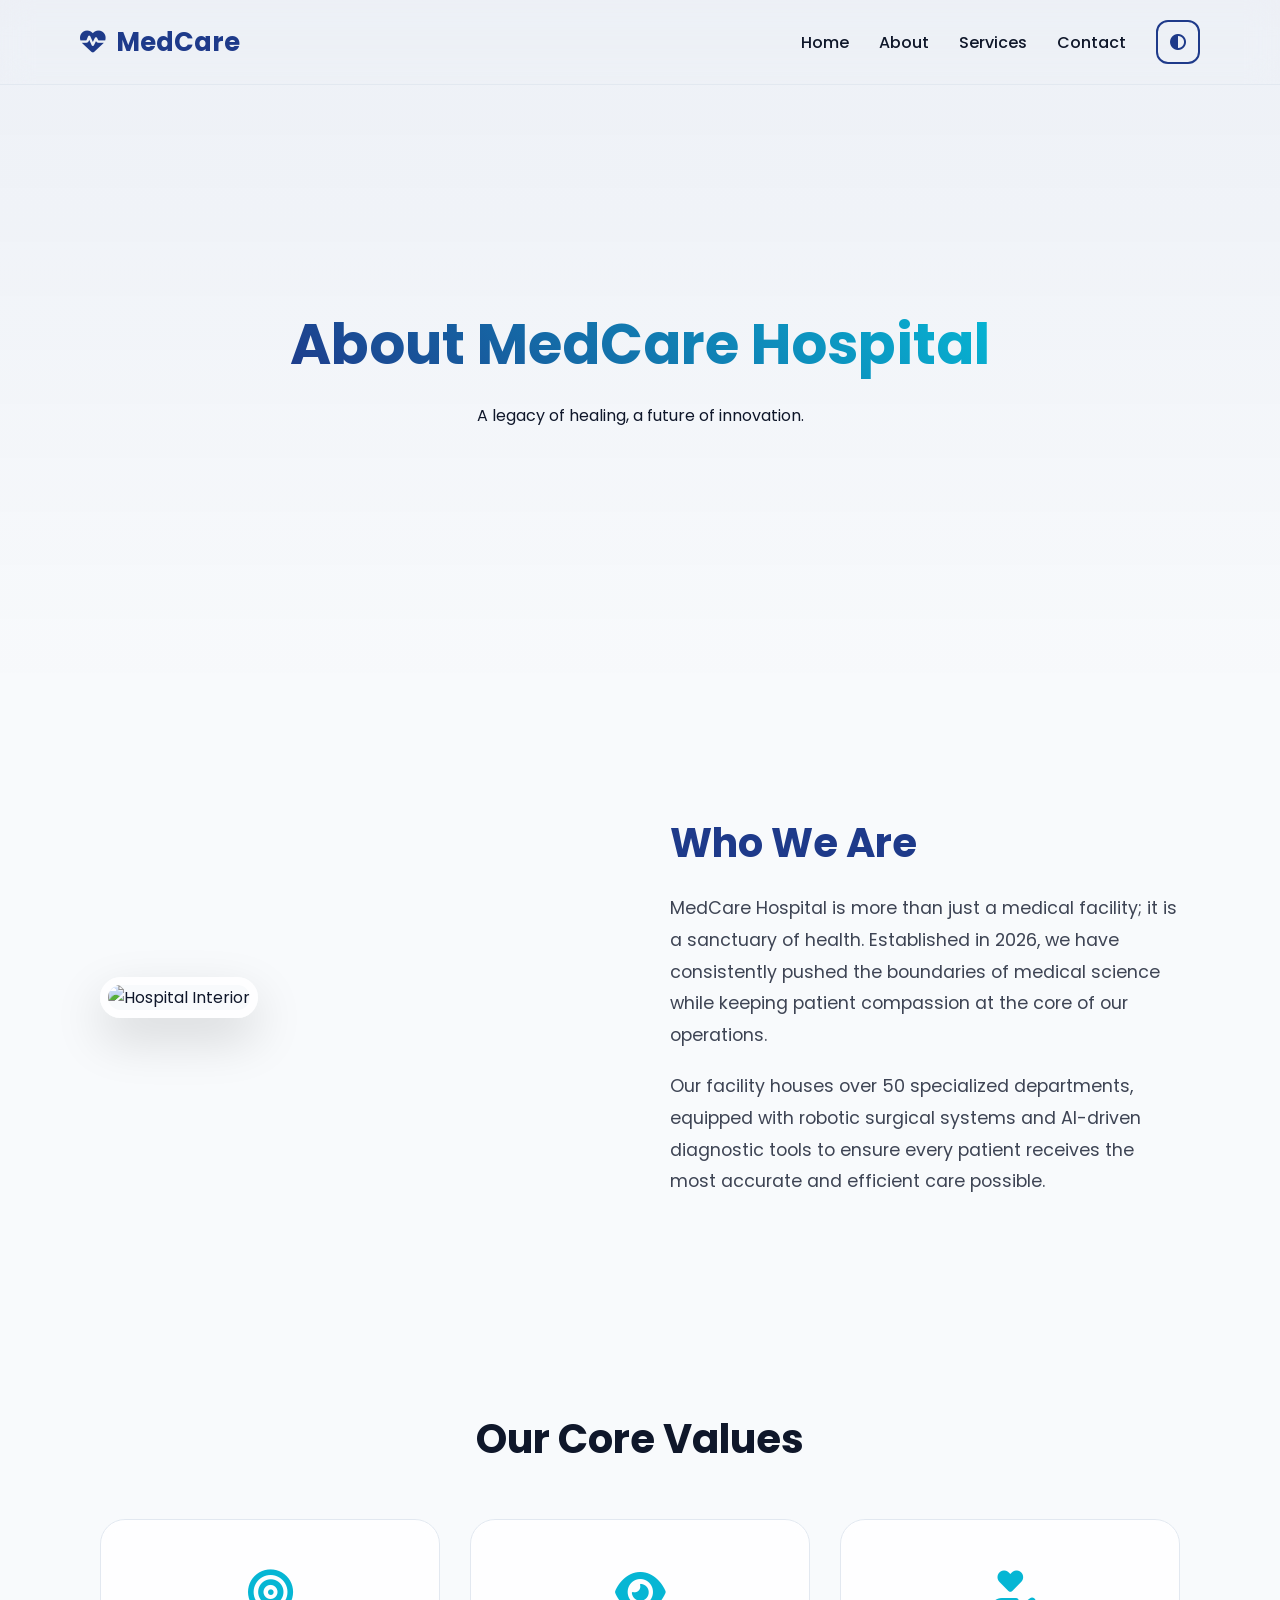
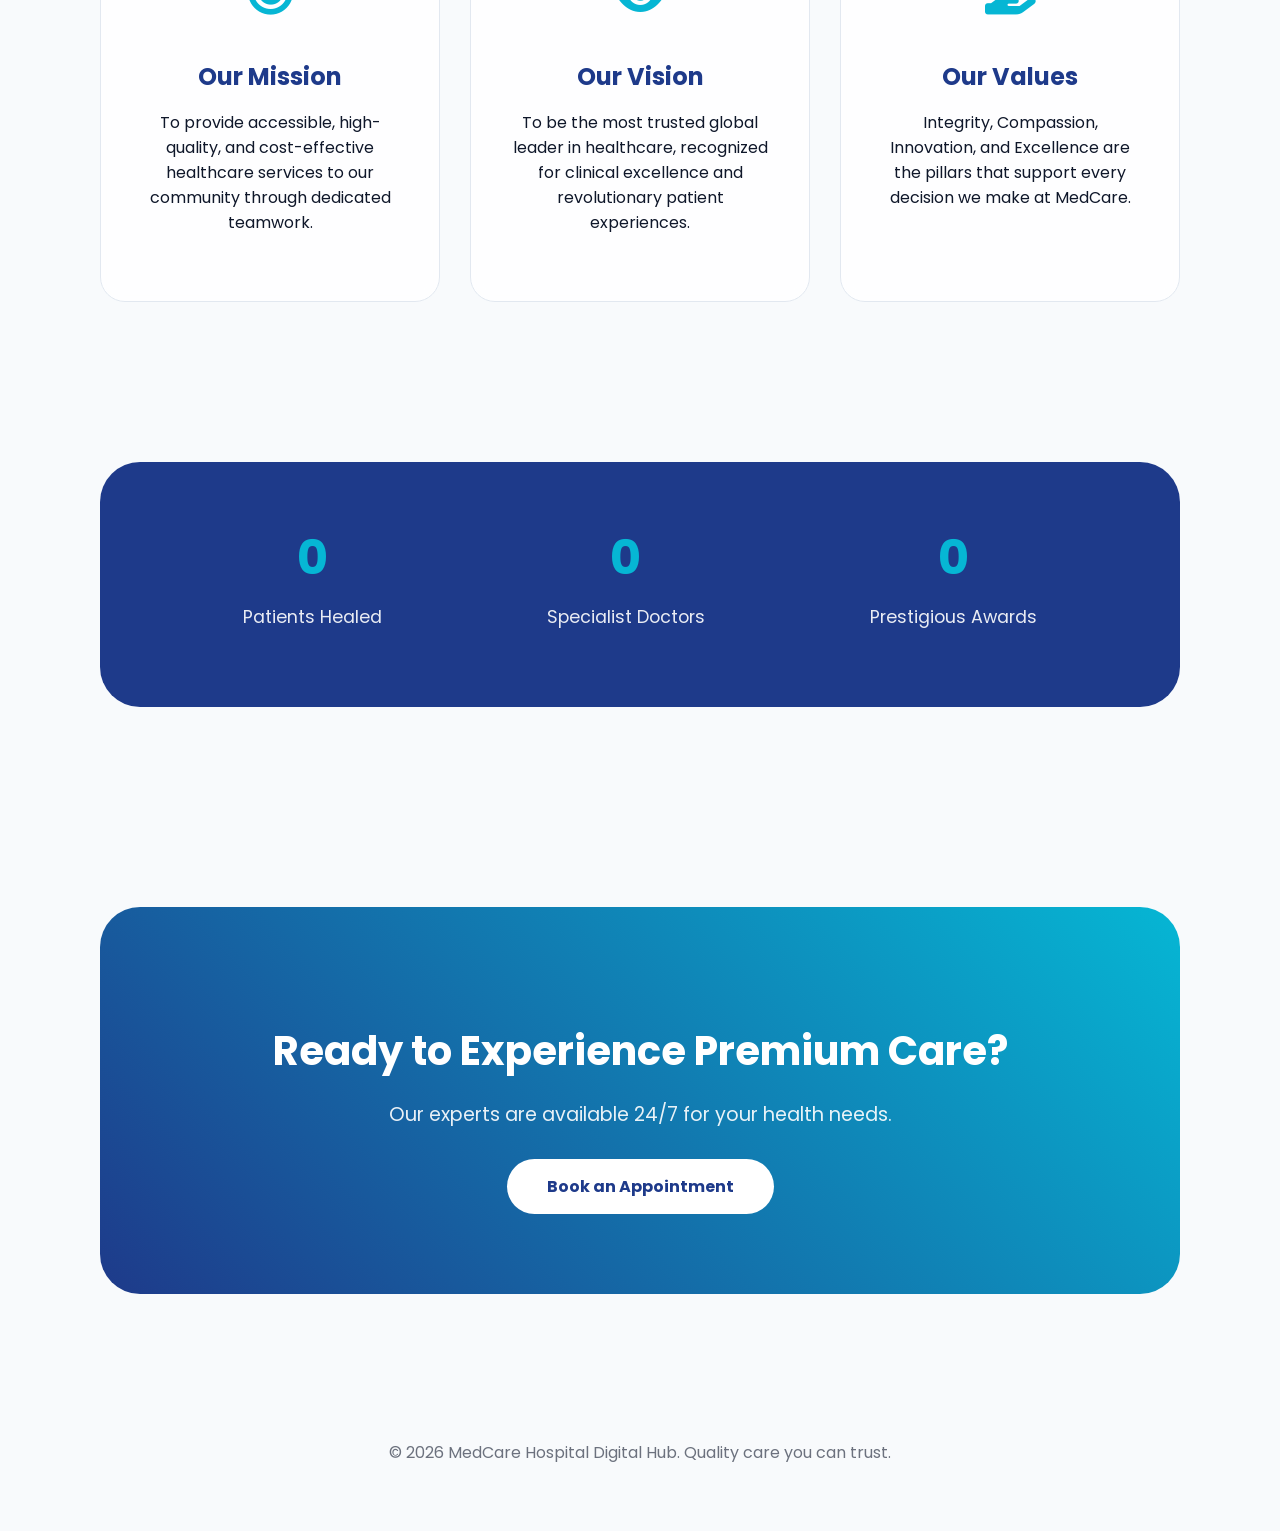
==== about.html @ 2771b3c0 "Add files via upload" ====
<!DOCTYPE html>
<html lang="en">
<head>
    <meta charset="UTF-8" />
    <meta name="viewport" content="width=device-width, initial-scale=1.0">
    <title>About Us | MedCare Premium</title>

    <link href="https://fonts.googleapis.com/css2?family=Poppins:wght@300;400;600;700&display=swap" rel="stylesheet">
    <link rel="stylesheet" href="https://cdnjs.cloudflare.com/ajax/libs/font-awesome/6.5.0/css/all.min.css">
    <link href="https://unpkg.com/aos@2.3.1/dist/aos.css" rel="stylesheet">

    <style>
        /* ===== THEME VARIABLES ===== */
        :root {
            --primary: #1e3a8a;
            --secondary: #06b6d4;
            --bg: #f8fafc;
            --text: #0f172a;
            --card-bg: rgba(255, 255, 255, 0.8);
            --border: #e2e8f0;
        }

        body.dark {
            --bg: #020617;
            --text: #f1f5f9;
            --card-bg: rgba(15, 23, 42, 0.8);
            --border: #1e293b;
        }

        /* ===== GLOBAL ===== */
        body {
            margin: 0;
            font-family: 'Poppins', sans-serif;
            background: var(--bg);
            color: var(--text);
            transition: 0.4s ease;
            overflow-x: hidden;
        }

        #particles-js {
            position: fixed;
            top: 0; left: 0; width: 100%; height: 100%;
            z-index: -1;
            pointer-events: none;
        }

        /* ===== NAVIGATION ===== */
        nav {
            display: flex;
            justify-content: space-between;
            align-items: center;
            padding: 20px 80px;
            position: fixed;
            width: 100%;
            top: 0;
            z-index: 1000;
            background: rgba(255, 255, 255, 0.05);
            backdrop-filter: blur(15px);
            box-sizing: border-box;
            border-bottom: 1px solid var(--border);
        }

        .logo { font-weight: 700; font-size: 1.6rem; color: var(--primary); display: flex; align-items: center; gap: 10px; }
        .nav-right { display: flex; gap: 30px; align-items: center; }
        nav a { text-decoration: none; color: var(--text); font-weight: 500; transition: 0.3s; }
        nav a:hover { color: var(--secondary); }
        
        .toggle {
            width: 40px; height: 40px; border-radius: 12px;
            border: 2px solid var(--primary);
            color: var(--primary); display: flex; align-items: center; justify-content: center;
            cursor: pointer; transition: 0.3s;
        }
        .toggle:hover { background: var(--primary); color: white; }

        /* ===== HERO ===== */
        .hero {
            height: 60vh;
            display: flex;
            align-items: center;
            justify-content: center;
            text-align: center;
            padding-top: 80px;
            background: linear-gradient(to bottom, rgba(30,58,138,0.05), transparent);
        }

        .hero h1 {
            font-size: 3.5rem;
            background: linear-gradient(45deg, var(--primary), var(--secondary));
            -webkit-background-clip: text;
            -webkit-text-fill-color: transparent;
            margin-bottom: 10px;
        }

        /* ===== CONTENT SECTIONS ===== */
        section { padding: 80px 100px; }

        .about-grid {
            display: grid;
            grid-template-columns: 1fr 1fr;
            gap: 60px;
            align-items: center;
        }

        .about-img {
            width: 100%;
            border-radius: 30px;
            box-shadow: 0 20px 50px rgba(0,0,0,0.15);
            border: 8px solid var(--card-bg);
        }

        .content-text h2 { font-size: 2.5rem; color: var(--primary); margin-bottom: 20px; }
        .content-text p { font-size: 1.1rem; line-height: 1.8; opacity: 0.8; }

        /* ===== MISSION/VISION CARDS ===== */
        .mission-grid {
            display: grid;
            grid-template-columns: repeat(auto-fit, minmax(300px, 1fr));
            gap: 30px;
            margin-top: 40px;
        }

        .card {
            background: var(--card-bg);
            padding: 50px 40px;
            border-radius: 25px;
            text-align: center;
            border: 1px solid var(--border);
            backdrop-filter: blur(10px);
            transition: 0.4s ease;
        }

        .card:hover { transform: translateY(-10px); border-color: var(--secondary); box-shadow: 0 15px 30px rgba(0,0,0,0.1); }
        .card i { font-size: 45px; color: var(--secondary); margin-bottom: 20px; }
        .card h3 { font-size: 1.5rem; margin-bottom: 15px; color: var(--primary); }

        /* ===== STATS ===== */
        .stats-container {
            display: flex;
            justify-content: space-around;
            background: var(--primary);
            padding: 60px;
            border-radius: 40px;
            color: white;
            text-align: center;
        }

        .stat-item h2 { font-size: 3rem; margin: 0; color: var(--secondary); }
        .stat-item p { font-size: 1.1rem; margin-top: 10px; opacity: 0.9; }

        /* ===== CTA ===== */
        .cta-banner {
            background: linear-gradient(45deg, var(--primary), var(--secondary));
            padding: 80px;
            border-radius: 40px;
            text-align: center;
            color: white;
            margin-top: 40px;
        }

        .cta-banner h2 { font-size: 2.5rem; margin-bottom: 15px; }
        .cta-banner p { font-size: 1.2rem; opacity: 0.9; margin-bottom: 30px; }

        .btn-white {
            padding: 15px 40px;
            background: white;
            color: var(--primary);
            text-decoration: none;
            border-radius: 50px;
            font-weight: 700;
            transition: 0.3s;
            display: inline-block;
        }
        .btn-white:hover { transform: scale(1.05); box-shadow: 0 10px 20px rgba(0,0,0,0.2); }

        footer { text-align: center; padding: 50px; opacity: 0.6; }

        /* ===== RESPONSIVE ===== */
        @media (max-width: 992px) {
            section { padding: 60px 30px; }
            .about-grid { grid-template-columns: 1fr; text-align: center; }
            .hero h1 { font-size: 2.5rem; }
            nav { padding: 20px 30px; }
        }
    </style>
</head>

<body>

<div id="particles-js"></div>

<nav>
    <div class="logo"><i class="fa-solid fa-heart-pulse"></i> MedCare</div>
    <div class="nav-right">
        <a href="./index.html">Home</a>
        <a href="./about.html">About</a>
        <a href="./services.html">Services</a>
        <a href="./contact.html">Contact</a>
        <span class="toggle" onclick="toggleMode()">
            <i class="fa-solid fa-circle-half-stroke"></i>
        </span>
    </div>
</nav>

<section class="hero">
    <div data-aos="fade-up">
        <h1>About MedCare Hospital</h1>
        <p>A legacy of healing, a future of innovation.</p>
    </div>
</section>

<section class="about-grid">
    <div data-aos="fade-right">
        <img class="about-img" src="https://images.unsplash.com/photo-1586773860418-d37222d8fce3" alt="Hospital Interior">
    </div>
    <div class="content-text" data-aos="fade-left">
        <h2>Who We Are</h2>
        <p>
            MedCare Hospital is more than just a medical facility; it is a sanctuary of health. 
            Established in 2026, we have consistently pushed the boundaries of medical science 
            while keeping patient compassion at the core of our operations.
        </p>
        <p style="margin-top: 20px;">
            Our facility houses over 50 specialized departments, equipped with robotic surgical 
            systems and AI-driven diagnostic tools to ensure every patient receives 
            the most accurate and efficient care possible.
        </p>
    </div>
</section>

<section>
    <h2 style="text-align: center; font-size: 2.5rem; margin-bottom: 50px;" data-aos="fade-up">Our Core Values</h2>
    <div class="mission-grid">
        <div class="card" data-aos="zoom-in" data-aos-delay="100">
            <i class="fa-solid fa-bullseye"></i>
            <h3>Our Mission</h3>
            <p>To provide accessible, high-quality, and cost-effective healthcare services to our community through dedicated teamwork.</p>
        </div>
        <div class="card" data-aos="zoom-in" data-aos-delay="200">
            <i class="fa-solid fa-eye"></i>
            <h3>Our Vision</h3>
            <p>To be the most trusted global leader in healthcare, recognized for clinical excellence and revolutionary patient experiences.</p>
        </div>
        <div class="card" data-aos="zoom-in" data-aos-delay="300">
            <i class="fa-solid fa-hand-holding-heart"></i>
            <h3>Our Values</h3>
            <p>Integrity, Compassion, Innovation, and Excellence are the pillars that support every decision we make at MedCare.</p>
        </div>
    </div>
</section>

<section>
    <div class="stats-container" data-aos="fade-up">
        <div class="stat-item">
            <h2 class="count" data-target="15000">0</h2>
            <p>Patients Healed</p>
        </div>
        <div class="stat-item">
            <h2 class="count" data-target="250">0</h2>
            <p>Specialist Doctors</p>
        </div>
        <div class="stat-item">
            <h2 class="count" data-target="60">0</h2>
            <p>Prestigious Awards</p>
        </div>
    </div>
</section>

<section>
    <div class="cta-banner" data-aos="zoom-out">
        <h2>Ready to Experience Premium Care?</h2>
        <p>Our experts are available 24/7 for your health needs.</p>
        <a href="./appointment.html" class="btn-white">Book an Appointment</a>
    </div>
</section>

<footer>
    <p>© 2026 MedCare Hospital Digital Hub. Quality care you can trust.</p>
</footer>

<script src="https://cdn.jsdelivr.net/npm/particles.js@2.0.0/particles.min.js"></script>
<script src="https://unpkg.com/aos@2.3.1/dist/aos.js"></script>

<script>
    // AOS Init
    AOS.init({ duration: 1000, once: true });

    // Particles JS
    particlesJS("particles-js", {
        particles: {
            number: { value: 60, density: { enable: true, value_area: 800 } },
            color: { value: "#06b6d4" },
            opacity: { value: 0.3 },
            size: { value: 3 },
            line_linked: { enable: true, distance: 150, color: "#60a5fa", opacity: 0.2, width: 1 },
            move: { enable: true, speed: 1.5 }
        }
    });

    // Dark Mode
    function toggleMode() {
        document.body.classList.toggle('dark');
    }

    // Counter Animation
    const counters = document.querySelectorAll(".count");
    counters.forEach(counter => {
        const updateCount = () => {
            const target = +counter.getAttribute("data-target");
            const count = +counter.innerText;
            const speed = 150;
            const inc = target / speed;

            if (count < target) {
                counter.innerText = Math.ceil(count + inc);
                setTimeout(updateCount, 15);
            } else {
                counter.innerText = target + "+";
            }
        };
        updateCount();
    });
</script>

</body>
</html>
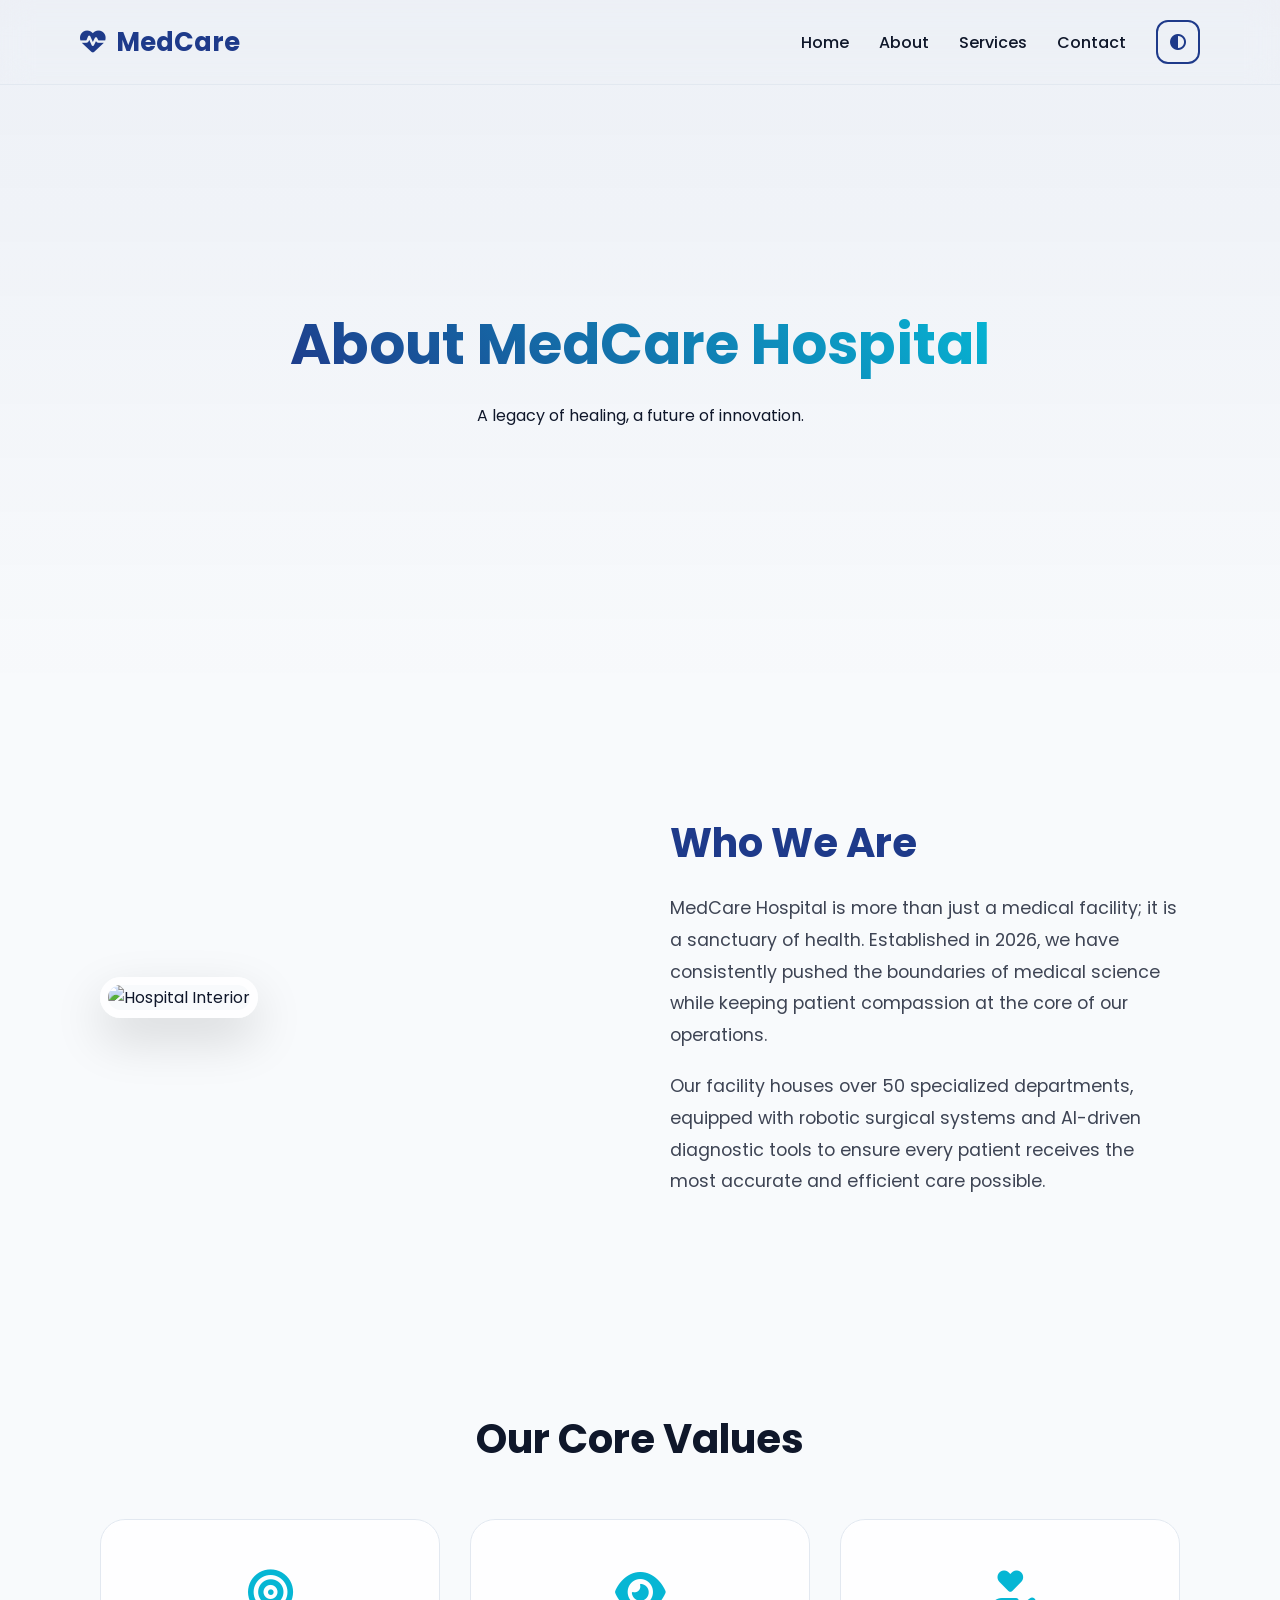
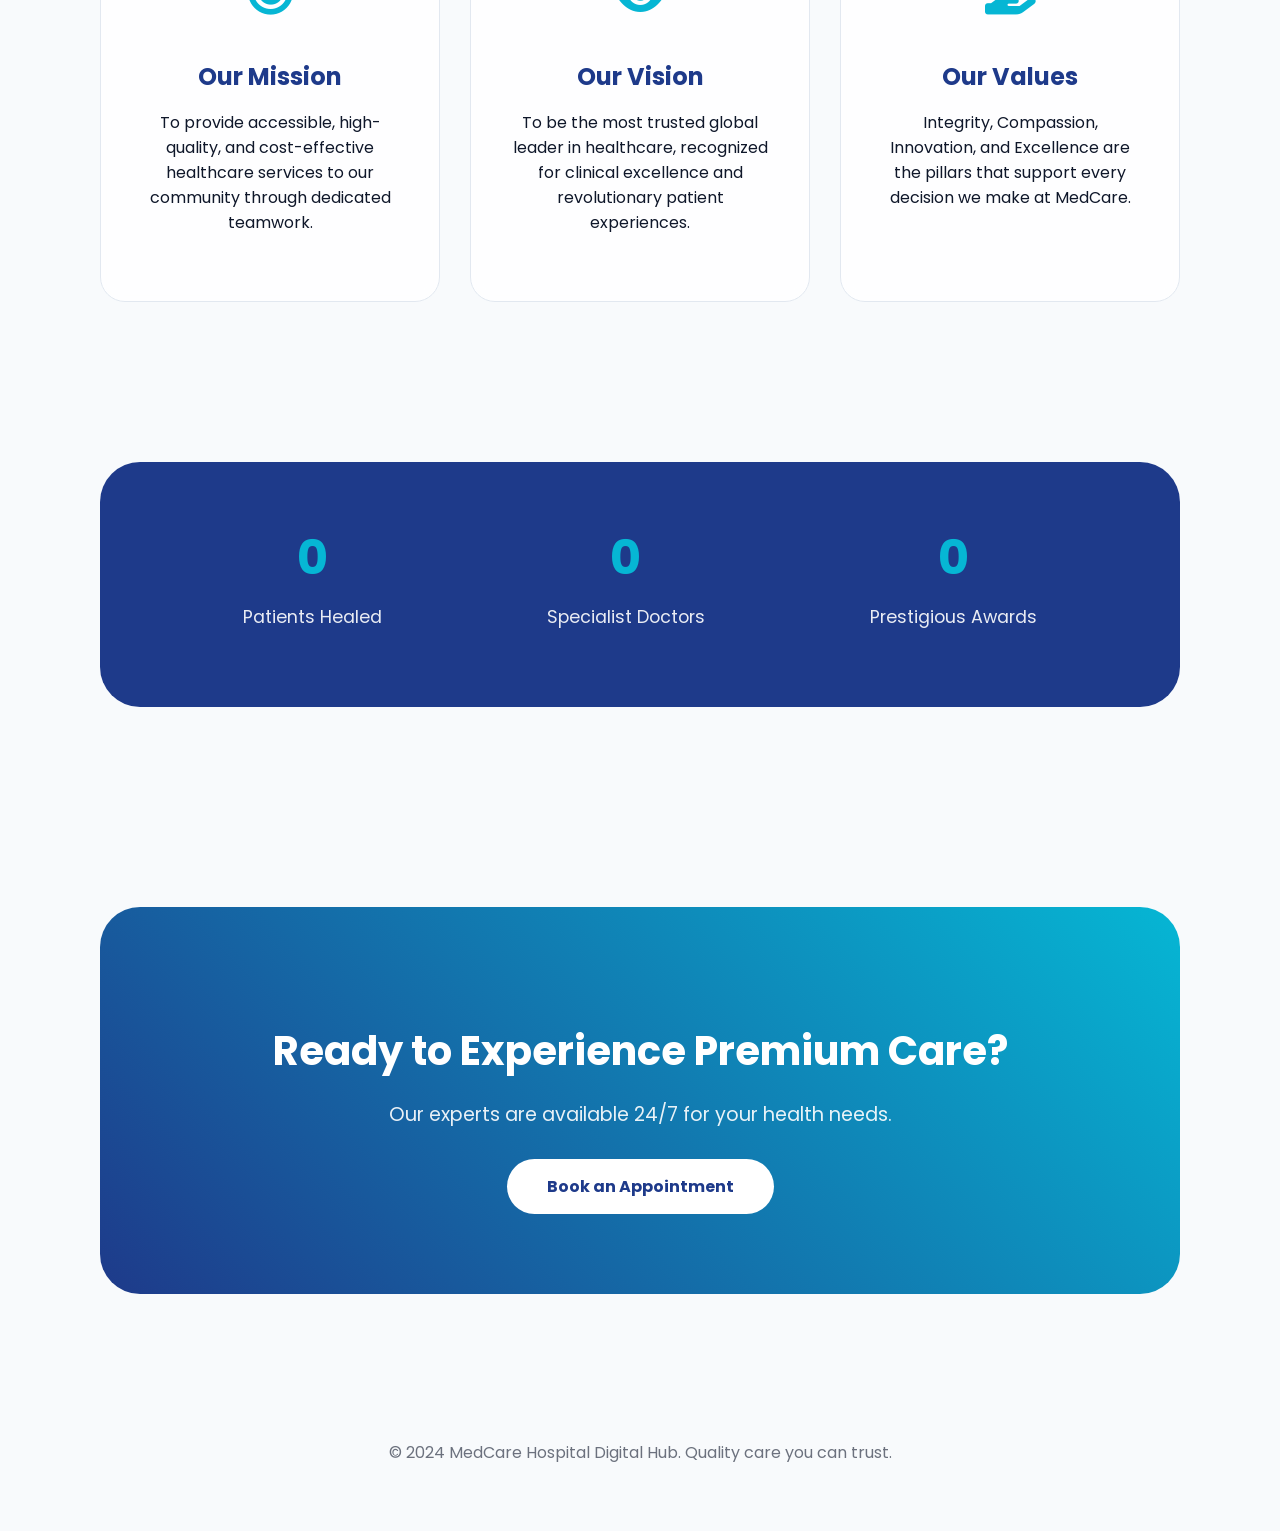
==== commit e32fa916: "Update about.html" ====
--- a/about.html
+++ b/about.html
@@ -275,7 +275,7 @@
 </section>
 
 <footer>
-    <p>© 2026 MedCare Hospital Digital Hub. Quality care you can trust.</p>
+    <p>© 2024 MedCare Hospital Digital Hub. Quality care you can trust.</p>
 </footer>
 
 <script src="https://cdn.jsdelivr.net/npm/particles.js@2.0.0/particles.min.js"></script>
@@ -323,4 +323,4 @@
 </script>
 
 </body>
-</html>+</html>
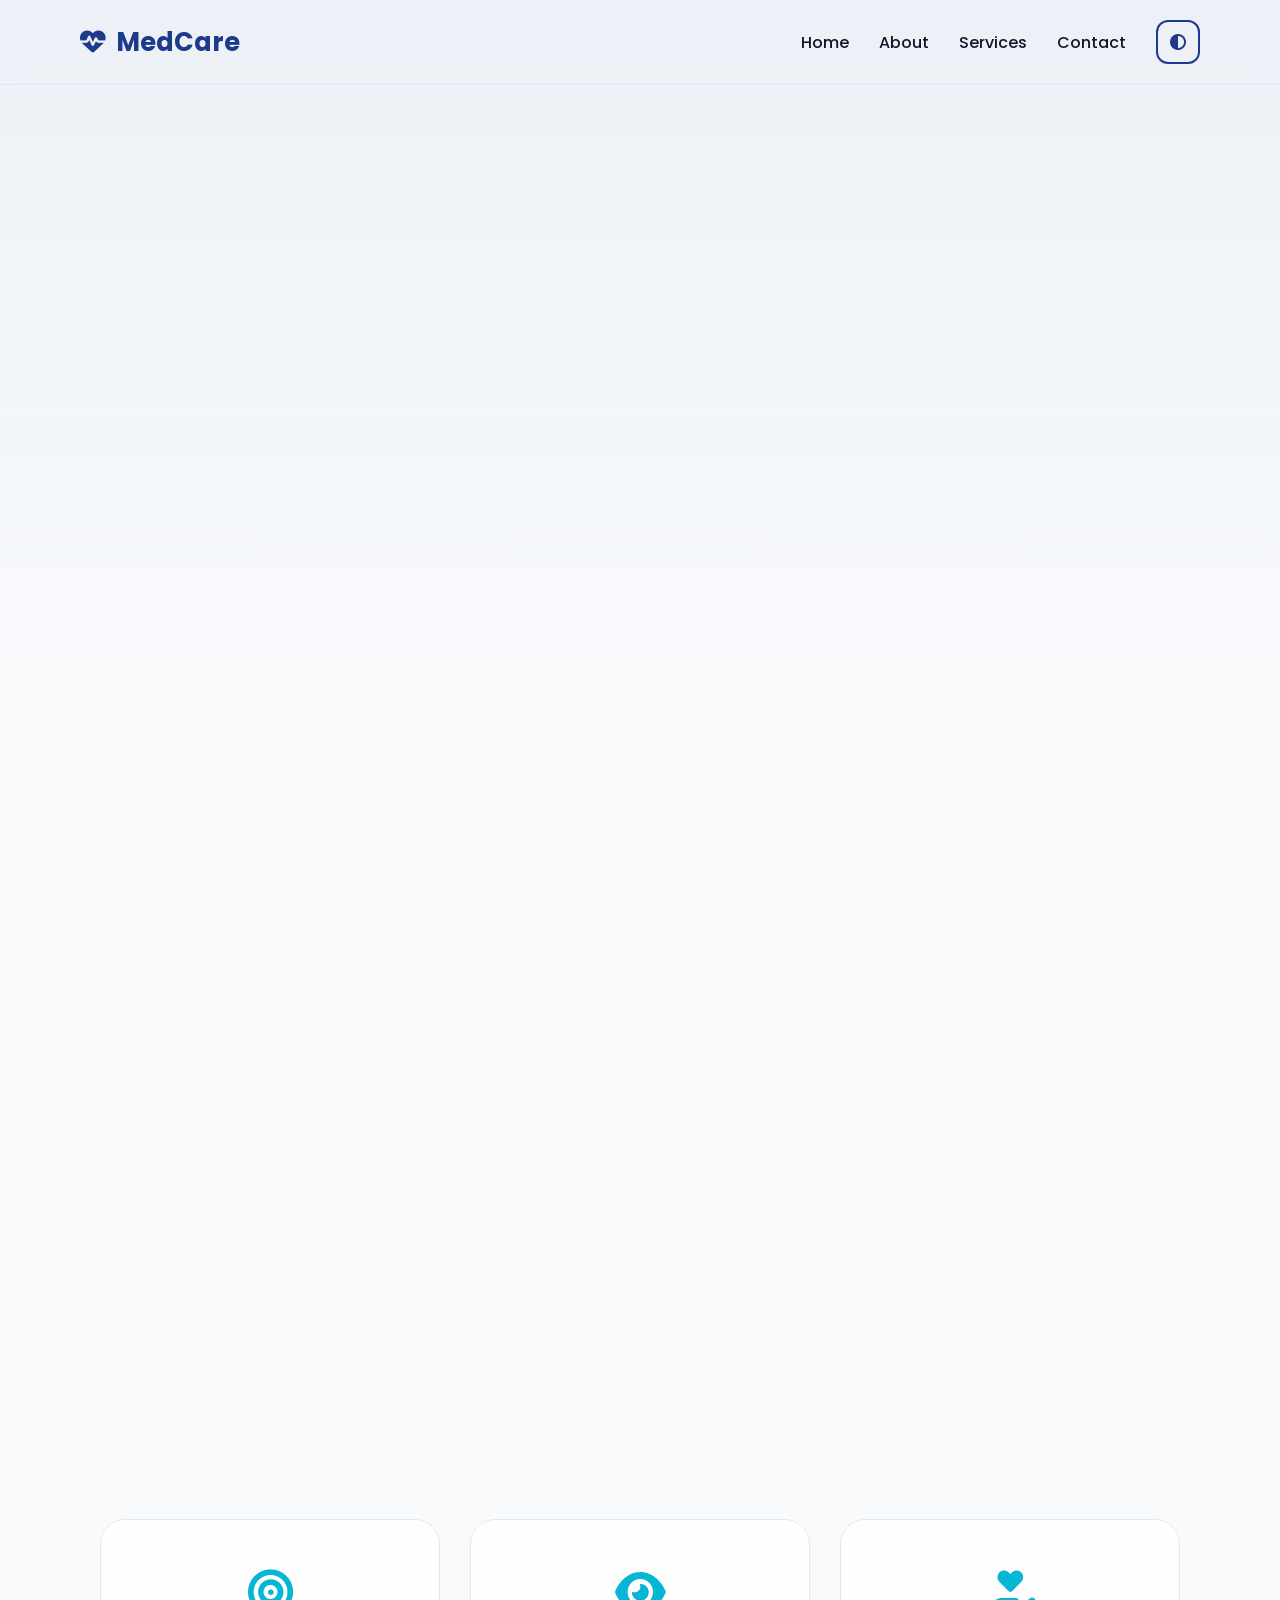
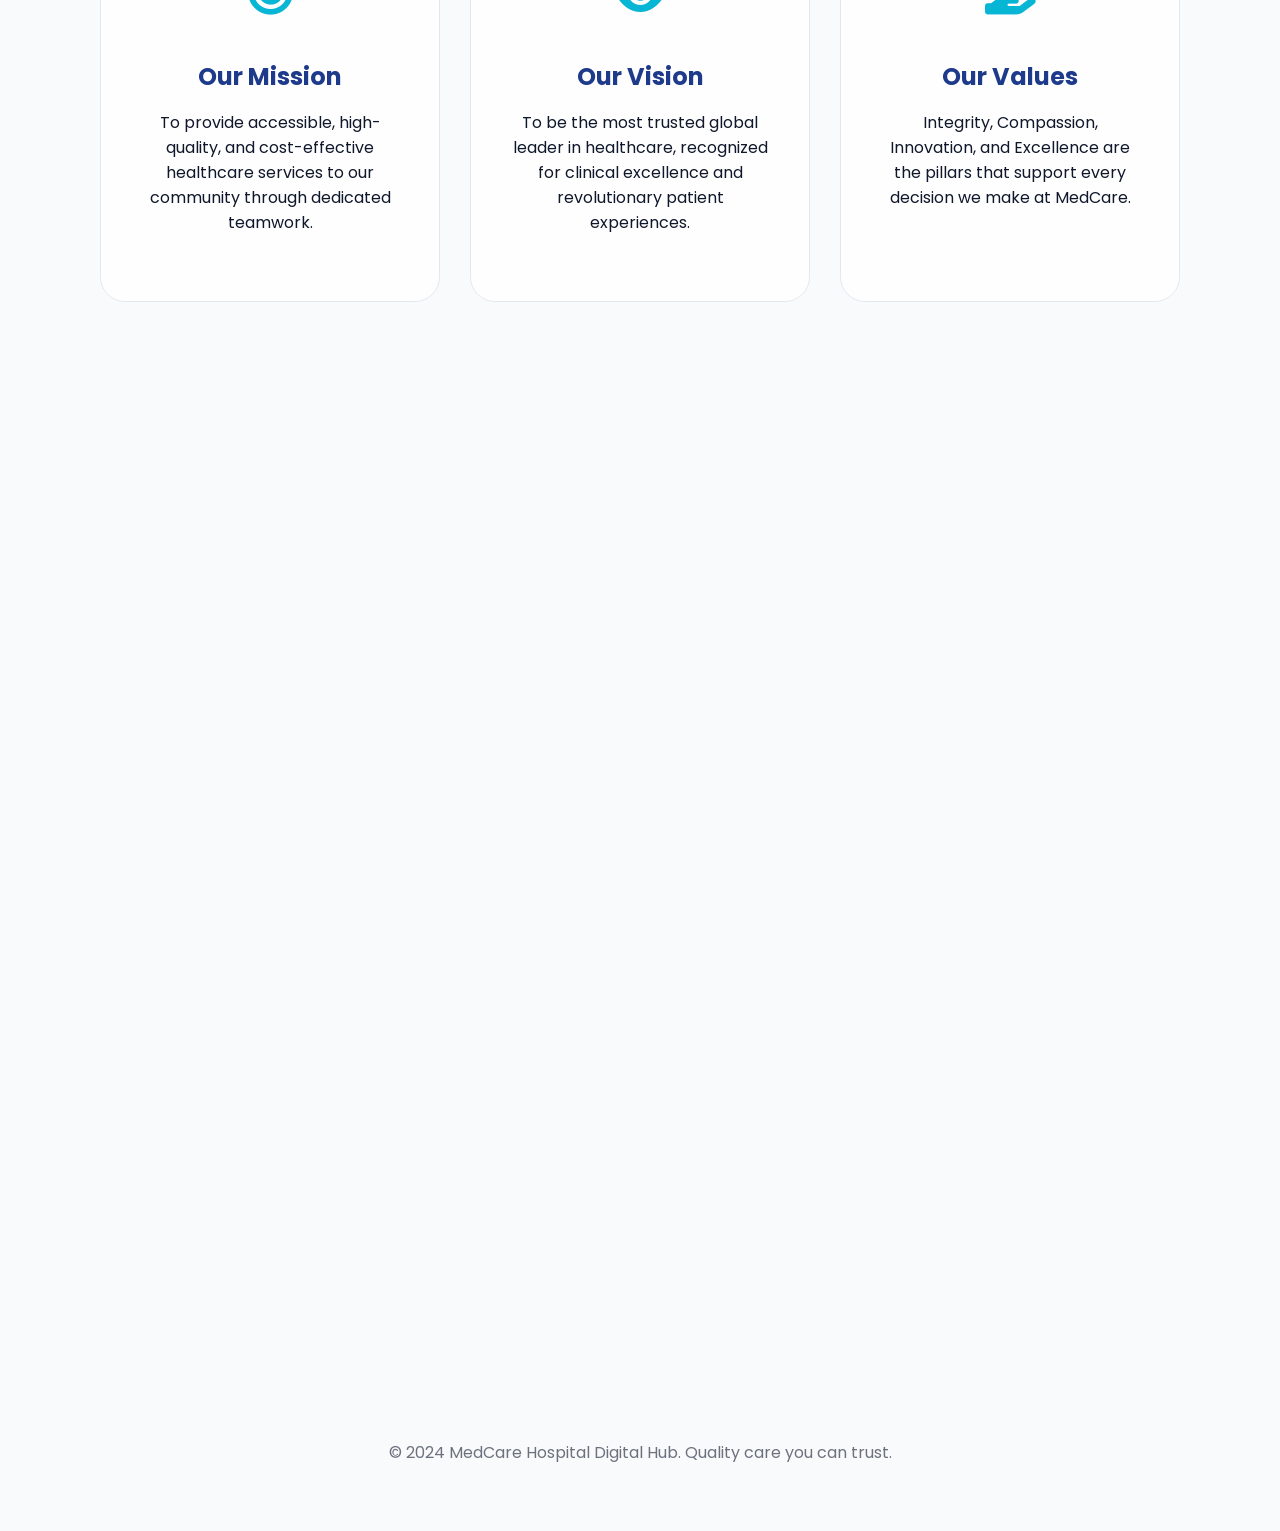
==== commit 75f36e37: "Update about.html" ====
--- a/about.html
+++ b/about.html
@@ -281,46 +281,10 @@
 <script src="https://cdn.jsdelivr.net/npm/particles.js@2.0.0/particles.min.js"></script>
 <script src="https://unpkg.com/aos@2.3.1/dist/aos.js"></script>
 
-<script>
-    // AOS Init
-    AOS.init({ duration: 1000, once: true });
-
-    // Particles JS
-    particlesJS("particles-js", {
-        particles: {
-            number: { value: 60, density: { enable: true, value_area: 800 } },
-            color: { value: "#06b6d4" },
-            opacity: { value: 0.3 },
-            size: { value: 3 },
-            line_linked: { enable: true, distance: 150, color: "#60a5fa", opacity: 0.2, width: 1 },
-            move: { enable: true, speed: 1.5 }
-        }
-    });
-
-    // Dark Mode
-    function toggleMode() {
-        document.body.classList.toggle('dark');
-    }
-
-    // Counter Animation
-    const counters = document.querySelectorAll(".count");
-    counters.forEach(counter => {
-        const updateCount = () => {
-            const target = +counter.getAttribute("data-target");
-            const count = +counter.innerText;
-            const speed = 150;
-            const inc = target / speed;
-
-            if (count < target) {
-                counter.innerText = Math.ceil(count + inc);
-                setTimeout(updateCount, 15);
-            } else {
-                counter.innerText = target + "+";
-            }
-        };
-        updateCount();
-    });
-</script>
+<script src="https://cdn.jsdelivr.net/npm/particles.js@2.0.0/particles.min.js"></script>
+    <script src="https://unpkg.com/aos@2.3.1/dist/aos.js"></script>
+    <script src="./script.js"></script>
+</body>
 
 </body>
 </html>
